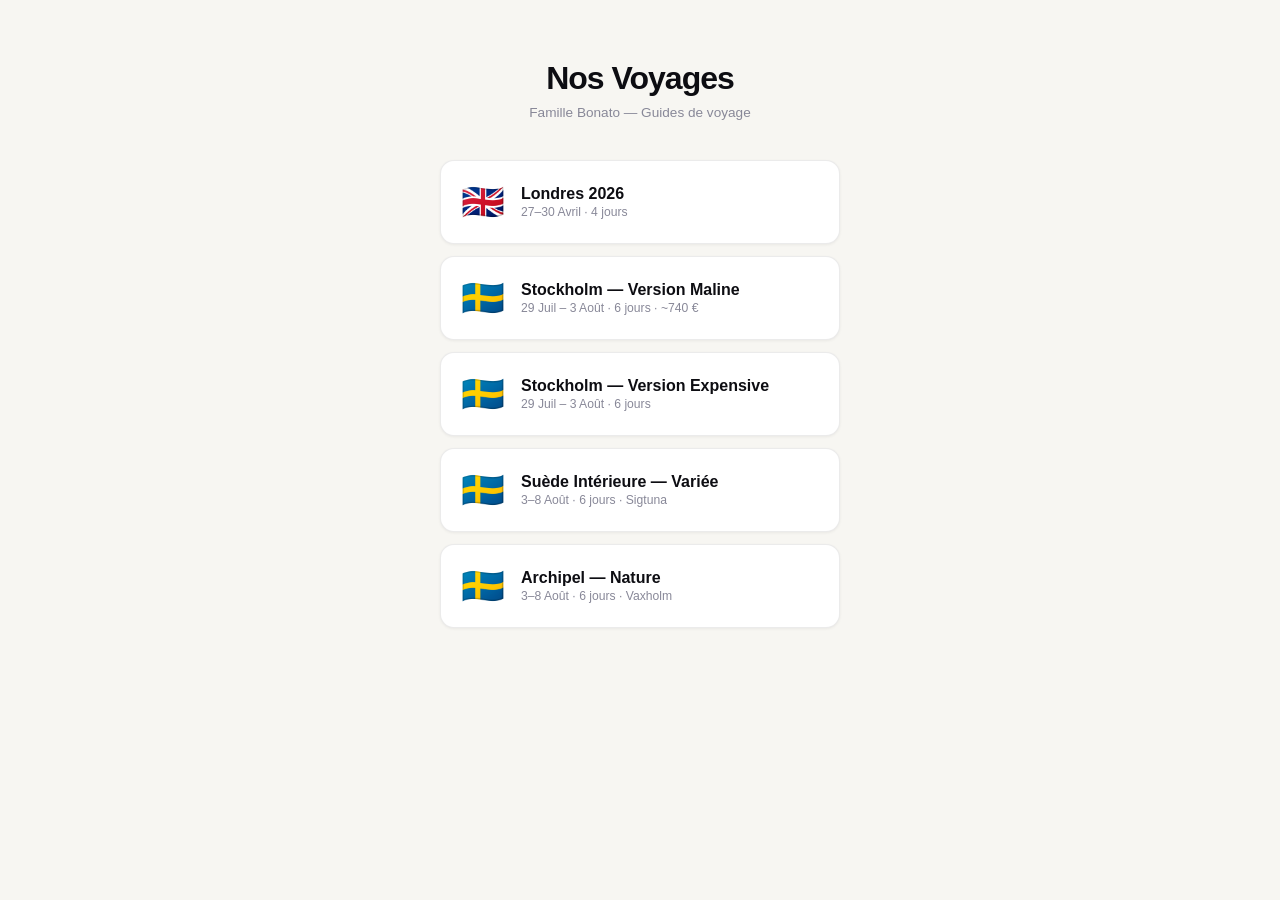
==== index.html @ f9282907 "Initial release: multi-trip travel guide framework Reusable static site framework for family travel " ====
<!DOCTYPE html>
<html lang="fr">
<head>
<meta charset="UTF-8">
<meta name="viewport" content="width=device-width, initial-scale=1.0, maximum-scale=1.0">
<meta name="robots" content="noindex, nofollow">
<title>Voyages — Famille Bonato</title>
<link rel="stylesheet" href="framework/style.css"/>
</head>
<body>
<div class="landing">
  <h1>Nos Voyages</h1>
  <p class="landing-sub">Famille Bonato — Guides de voyage</p>
  <div class="trip-grid">
    <a href="trips/londres-2026/index.html" class="trip-card">
      <span class="trip-flag">🇬🇧</span>
      <div>
        <h2>Londres 2026</h2>
        <p>27–30 Avril · 4 jours</p>
      </div>
    </a>
    <a href="trips/stockholm-2026-budget/index.html" class="trip-card">
      <span class="trip-flag">🇸🇪</span>
      <div>
        <h2>Stockholm — Version Maline</h2>
        <p>29 Juil – 3 Août · 6 jours · ~740 €</p>
      </div>
    </a>
    <a href="trips/stockholm-2026-expensive/index.html" class="trip-card">
      <span class="trip-flag">🇸🇪</span>
      <div>
        <h2>Stockholm — Version Expensive</h2>
        <p>29 Juil – 3 Août · 6 jours</p>
      </div>
    </a>
    <a href="trips/archipel-2026-varie/index.html" class="trip-card">
      <span class="trip-flag">🇸🇪</span>
      <div>
        <h2>Suède Intérieure — Variée</h2>
        <p>3–8 Août · 6 jours · Sigtuna</p>
      </div>
    </a>
    <a href="trips/archipel-2026-nature/index.html" class="trip-card">
      <span class="trip-flag">🇸🇪</span>
      <div>
        <h2>Archipel — Nature</h2>
        <p>3–8 Août · 6 jours · Vaxholm</p>
      </div>
    </a>
  </div>
</div>
</body>
</html>
---- framework/style.css ----
/* ============================================================
   DESIGN SYSTEM — Travel Guide Framework
   ============================================================ */
:root {
  --ink:       #0D0D12;
  --ink-2:     #3A3A4A;
  --ink-3:     #888898;
  --paper:     #F7F6F2;
  --white:     #FFFFFF;
  --border:    rgba(0,0,0,0.08);

  /* Accents per day */
  --amber:     #F59E0B;
  --amber-bg:  #FFFBEB;
  --coral:     #F97316;
  --coral-bg:  #FFF7ED;
  --violet:    #7C3AED;
  --violet-bg: #F5F3FF;
  --teal:      #0D9488;
  --teal-bg:   #F0FDFA;
  --emerald:   #059669;
  --emerald-bg:#ECFDF5;
  --red:       #EF4444;
  --red-bg:    #FEF2F2;
}

*, *::before, *::after { box-sizing: border-box; margin: 0; padding: 0; }

body {
  font-family: -apple-system, BlinkMacSystemFont, 'Segoe UI', 'Helvetica Neue', sans-serif;
  background: var(--paper);
  color: var(--ink);
  -webkit-font-smoothing: antialiased;
  overscroll-behavior: none;
}

/* ============================================================
   HERO
   ============================================================ */
.hero {
  background: var(--ink);
  color: white;
  padding: 32px 20px 28px;
  position: relative;
  overflow: hidden;
}
.hero::before {
  content: '';
  position: absolute; inset: 0;
  pointer-events: none;
}
.hero::after {
  position: absolute; right: -8px; bottom: -4px;
  font-size: 5.5rem; opacity: 0.06; pointer-events: none;
  line-height: 1;
}
.hero-flag { font-size: 2.4rem; line-height: 1; margin-bottom: 12px; }
.hero h1 {
  font-size: 2.2rem; font-weight: 800; letter-spacing: -1.8px; line-height: 1;
  background: linear-gradient(135deg, #fff 0%, rgba(255,255,255,0.8) 100%);
  -webkit-background-clip: text; -webkit-text-fill-color: transparent;
}
.hero-sub { font-size: 0.82rem; color: rgba(255,255,255,0.5); margin-top: 6px; letter-spacing: 0.3px; }
.hero-chips { display: flex; gap: 8px; flex-wrap: wrap; margin-top: 16px; }
.chip {
  background: rgba(255,255,255,0.1);
  border: 1px solid rgba(255,255,255,0.15);
  color: rgba(255,255,255,0.85);
  border-radius: 20px; padding: 5px 12px;
  font-size: 0.72rem; font-weight: 600; backdrop-filter: blur(4px);
}
.chip.highlight {
  background: rgba(245,158,11,0.2);
  border-color: rgba(245,158,11,0.4);
  color: #FCD34D;
}

/* ============================================================
   STICKY NAV TABS
   ============================================================ */
.tabs-wrap {
  background: var(--ink);
  border-bottom: 1px solid rgba(255,255,255,0.07);
  position: sticky; top: 0; z-index: 200;
  overflow-x: auto; white-space: nowrap;
  scrollbar-width: none;
  padding: 8px 8px;
}
.tabs-wrap::-webkit-scrollbar { display: none; }
.tabs { display: flex; gap: 4px; }
.tab {
  flex: 0 0 auto;
  padding: 8px 14px;
  color: rgba(255,255,255,0.45);
  font-size: 0.73rem; font-weight: 700;
  cursor: pointer;
  border-radius: 8px;
  border: none;
  transition: color 0.15s, background 0.15s;
  user-select: none; letter-spacing: 0.3px;
}
.tab.active {
  color: var(--ink);
  background: var(--amber);
}

/* ============================================================
   PAGE SYSTEM — SLIDER
   ============================================================ */
.pages-outer { overflow: hidden; }
.pages-wrap { display: flex; will-change: transform; }
.page { flex: 0 0 100vw; min-width: 0; padding-bottom: 48px; }
.hero { transition: opacity 0.2s; }
.hero.map-mode { opacity: 0; pointer-events: none; height: 0; overflow: hidden; padding: 0; }

/* ============================================================
   DAY BANNER
   ============================================================ */
.day-banner {
  padding: 14px 20px 12px;
  background: var(--white);
  border-bottom: 1px solid var(--border);
}
.day-badge {
  display: inline-flex; align-items: center; gap: 6px;
  font-size: 0.68rem; font-weight: 800; text-transform: uppercase; letter-spacing: 1px;
  border-radius: 6px; padding: 4px 10px; margin-bottom: 10px;
}
.day-banner h2 { font-size: 1.3rem; font-weight: 800; letter-spacing: -0.5px; line-height: 1.15; }
.day-banner p { font-size: 0.82rem; color: var(--ink-3); margin-top: 4px; }

/* Day accent colors */
.accent-amber .day-badge { background: var(--amber-bg); color: var(--amber); }
.accent-coral .day-badge { background: var(--coral-bg); color: var(--coral); }
.accent-violet .day-badge { background: var(--violet-bg); color: var(--violet); }
.accent-teal   .day-badge { background: var(--teal-bg);   color: var(--teal); }
.accent-emerald .day-badge { background: var(--emerald-bg); color: var(--emerald); }

/* ============================================================
   MAP
   ============================================================ */
.map-wrap { height: 200px; width: 100%; border-bottom: 1px solid var(--border); }

/* ============================================================
   SECTION LABEL
   ============================================================ */
.sec-label {
  font-size: 0.65rem; font-weight: 800; text-transform: uppercase; letter-spacing: 1.2px;
  color: var(--ink-3); padding: 14px 20px 8px;
}

/* ============================================================
   TIMELINE
   ============================================================ */
.timeline { padding: 0 20px; }
.tslot {
  display: grid; grid-template-columns: 56px 1px 1fr;
  gap: 0 14px; padding-bottom: 14px;
}
.tslot:last-child { padding-bottom: 0; }
.t-time {
  font-size: 0.68rem; font-weight: 700; color: var(--ink-3);
  text-align: right; padding-top: 3px; line-height: 1.3;
  letter-spacing: 0.2px;
}
.t-line {
  background: var(--border); border-radius: 1px; position: relative;
}
.t-line::before {
  content: '';
  position: absolute; top: 5px; left: 50%; transform: translateX(-50%);
  width: 8px; height: 8px; border-radius: 50%;
  border: 2px solid var(--white);
  box-shadow: 0 0 0 2px currentColor;
}
.accent-amber  .t-line::before { color: var(--amber); }
.accent-coral  .t-line::before { color: var(--coral); }
.accent-violet .t-line::before { color: var(--violet); }
.accent-teal   .t-line::before { color: var(--teal); }
.accent-emerald .t-line::before { color: var(--emerald); }

.t-body { padding-top: 0; }
.t-title {
  font-size: 0.93rem; font-weight: 700; color: var(--ink);
  line-height: 1.2; margin-bottom: 6px;
}
.t-items { list-style: none; }
.t-items li {
  font-size: 0.8rem; color: var(--ink-2); line-height: 1.55;
  padding: 1px 0 1px 16px; position: relative;
}
.t-items li::before {
  content: '·'; position: absolute; left: 4px;
  color: var(--ink-3); font-size: 1rem; line-height: 1.2;
}
.t-items li.sub {
  padding-left: 28px; color: var(--ink-3); font-size: 0.76rem;
}
.t-items li.sub::before { content: '↳'; left: 14px; font-size: 0.7rem; line-height: 1.55; }
.t-items li.warn { color: var(--red); }
.t-items li.warn::before { content: '!'; left: 5px; color: var(--red); font-weight: 900; font-size: 0.75rem; }
.t-items li.tip { color: var(--emerald); }
.t-items li.tip::before { content: '✦'; left: 3px; color: var(--emerald); font-size: 0.55rem; top: 5px; }
strong, b { color: var(--ink); font-weight: 700; }

/* ============================================================
   CARDS
   ============================================================ */
.cards { padding: 0 16px; display: flex; flex-direction: column; gap: 8px; }
.card {
  background: var(--white);
  border-radius: 14px;
  padding: 11px 14px;
  box-shadow: 0 1px 3px rgba(0,0,0,0.06), 0 1px 2px rgba(0,0,0,0.04);
  border: 1px solid var(--border);
  position: relative; overflow: hidden;
}
.card::before {
  content: '';
  position: absolute; left: 0; top: 0; bottom: 0; width: 3px;
  background: var(--amber);
  border-radius: 0;
}
.card.coral::before  { background: var(--coral); }
.card.violet::before { background: var(--violet); }
.card.teal::before   { background: var(--teal); }
.card.emerald::before { background: var(--emerald); }
.card.neutral::before { background: var(--border); }

.card-top { display: flex; gap: 10px; align-items: flex-start; }
.card-emoji { font-size: 1.3rem; line-height: 1; flex: 0 0 auto; margin-top: 1px; }
.card-info { flex: 1; min-width: 0; }
.card-name { font-size: 0.9rem; font-weight: 700; color: var(--ink); line-height: 1.2; }
.card-name-link { color: inherit; text-decoration: none; border-bottom: 1.5px solid rgba(0,0,0,0.18); }
.card-name-link:active { opacity: 0.6; }
.place-ref {
  display: inline-flex; align-items: center;
  background: var(--paper); border: 1px solid var(--border);
  color: var(--ink-3); border-radius: 4px;
  padding: 1px 5px; font-size: 0.6rem; font-weight: 800;
  text-decoration: none; margin-left: 5px; vertical-align: middle;
  cursor: pointer; white-space: nowrap;
}
.place-ref:active { background: var(--border); }
.card-addr { font-size: 0.72rem; color: var(--ink-3); margin-top: 1px; white-space: nowrap; overflow: hidden; text-overflow: ellipsis; }
.card-price {
  font-size: 0.75rem; font-weight: 800; color: var(--amber);
  background: var(--amber-bg); border-radius: 6px; padding: 2px 7px;
  flex: 0 0 auto; align-self: center;
}
.card-body { font-size: 0.79rem; color: var(--ink-2); margin-top: 8px; line-height: 1.55; }
.card-verdict {
  margin-top: 6px; font-size: 0.76rem; color: var(--emerald); font-weight: 600;
  display: flex; align-items: flex-start; gap: 5px;
}
.card-verdict::before { content: '✦'; font-size: 0.6rem; margin-top: 3px; flex: 0 0 auto; }
.card-cta {
  display: inline-flex; align-items: center; gap: 4px; margin-top: 8px;
  color: var(--ink); background: var(--paper); border: 1px solid var(--border);
  border-radius: 8px; padding: 5px 10px; font-size: 0.72rem; font-weight: 700;
  text-decoration: none; transition: background 0.15s;
}
.card-cta:active { background: var(--border); }
.cta-group { display: flex; gap: 6px; flex-wrap: wrap; margin-top: 8px; }
.cta-group .card-cta { margin-top: 0; font-size: 0.68rem; padding: 4px 9px; }

/* ── MAP TOGGLE BUTTONS ── */
.map-toggles {
  position: absolute; bottom: 20px; left: 50%; transform: translateX(-50%);
  z-index: 1000; display: flex; flex-direction: column; gap: 7px; align-items: center;
  background: rgba(13,13,18,0.9); backdrop-filter: blur(12px);
  border-radius: 20px; padding: 10px 14px;
  border: 1px solid rgba(255,255,255,0.1);
}
.tog-row { display: flex; gap: 6px; align-items: center; }
.tog-sep { width: 100%; height: 1px; background: rgba(255,255,255,0.1); }
.tog {
  display: flex; align-items: center; gap: 4px;
  background: none; border: 1px solid rgba(255,255,255,0.2);
  border-radius: 14px; padding: 5px 11px;
  color: rgba(255,255,255,0.85); font-size: 0.68rem; font-weight: 700;
  cursor: pointer; transition: opacity 0.15s, background 0.15s, transform 0.1s;
  -webkit-tap-highlight-color: transparent; white-space: nowrap;
}
.tog .dot { width: 8px; height: 8px; border-radius: 50%; display: inline-block; }
.tog.off { opacity: 0.28; }
.tog.person-active { background: rgba(255,255,255,0.18); border-color: rgba(255,255,255,0.4); }
.tog:active { transform: scale(0.92); }

/* ── MAP POPUP ── */
.mp { font-family: -apple-system, BlinkMacSystemFont, sans-serif; min-width: 160px; }
.mp-name { font-weight: 800; font-size: 13px; color: #0D0D12; margin-bottom: 8px; line-height: 1.3; }
.mp-links { display: flex; gap: 5px; }
.mp-btn {
  flex: 1; text-align: center; padding: 5px 4px;
  background: #F7F6F2; border: 1px solid rgba(0,0,0,0.1);
  border-radius: 8px; font-size: 11px; font-weight: 700;
  color: #0D0D12; text-decoration: none; display: block;
}
.mp-btn:active { background: #e8e7e3; }

/* ============================================================
   INFO BOXES
   ============================================================ */
.infobox {
  margin: 0 16px; padding: 14px 16px;
  border-radius: 12px;
  border: 1px solid var(--border);
}
.infobox.amber  { background: var(--amber-bg);   border-color: rgba(245,158,11,0.25); }
.infobox.coral  { background: var(--coral-bg);   border-color: rgba(249,115,22,0.25); }
.infobox.red    { background: var(--red-bg);     border-color: rgba(239,68,68,0.25); }
.infobox.green  { background: var(--emerald-bg); border-color: rgba(5,150,105,0.25); }
.infobox.violet { background: var(--violet-bg);  border-color: rgba(124,58,237,0.2); }
.infobox.teal   { background: var(--teal-bg);    border-color: rgba(13,148,136,0.25); }

.infobox-title {
  font-size: 0.78rem; font-weight: 800; margin-bottom: 8px;
  display: flex; align-items: center; gap: 6px;
}
.infobox.amber  .infobox-title { color: #B45309; }
.infobox.coral  .infobox-title { color: var(--coral); }
.infobox.red    .infobox-title { color: var(--red); }
.infobox.green  .infobox-title { color: var(--emerald); }
.infobox.violet .infobox-title { color: var(--violet); }
.infobox.teal   .infobox-title { color: var(--teal); }

.infobox ul { list-style: none; }
.infobox ul li {
  font-size: 0.79rem; line-height: 1.55; color: var(--ink-2);
  padding: 2px 0 2px 16px; position: relative;
}
.infobox ul li::before {
  content: '·'; position: absolute; left: 4px; color: var(--ink-3);
  font-size: 1.2rem; line-height: 1;
}

/* ============================================================
   ZONE FILTER TABS
   ============================================================ */
.filter-wrap {
  padding: 12px 16px 4px;
  overflow-x: auto; white-space: nowrap;
  scrollbar-width: none; display: flex; gap: 8px;
}
.filter-wrap::-webkit-scrollbar { display: none; }
.filter-btn {
  flex: 0 0 auto; padding: 6px 14px;
  border-radius: 20px; font-size: 0.74rem; font-weight: 700;
  cursor: pointer; border: 1.5px solid var(--border);
  background: var(--white); color: var(--ink-3); transition: all 0.15s;
  user-select: none;
}
.filter-btn.active {
  background: var(--ink); color: white; border-color: var(--ink);
}
.zone-pane { display: none; }
.zone-pane.active { display: block; }

/* ============================================================
   BUDGET TABLE
   ============================================================ */
.btable { width: 100%; border-collapse: collapse; font-size: 0.79rem; }
.btable th {
  background: var(--ink); color: white;
  padding: 8px 12px; text-align: left; font-size: 0.7rem;
  font-weight: 700; text-transform: uppercase; letter-spacing: 0.5px;
}
.btable th:first-child { border-radius: 10px 0 0 0; }
.btable th:last-child  { border-radius: 0 10px 0 0; }
.btable td { padding: 8px 12px; border-bottom: 1px solid var(--border); color: var(--ink-2); }
.btable tr:nth-child(even) td { background: rgba(0,0,0,0.02); }
.btable .num { font-weight: 700; color: var(--ink); }
.btable tfoot td {
  background: var(--amber-bg) !important;
  font-weight: 800; color: var(--ink); font-size: 0.85rem;
  border-radius: 0 0 10px 10px;
}

/* ============================================================
   RAIN CARDS
   ============================================================ */
.rain-grid { padding: 0 16px; display: flex; flex-direction: column; gap: 10px; }
.rain-card {
  background: var(--white); border-radius: 12px; padding: 14px 16px;
  border: 1px solid var(--border); display: flex; flex-direction: column; gap: 4px;
}
.rain-if { font-size: 0.68rem; font-weight: 800; text-transform: uppercase; letter-spacing: 0.8px; color: var(--ink-3); }
.rain-then { font-size: 0.82rem; color: var(--ink); line-height: 1.5; }

/* ============================================================
   SWIPE HINT
   ============================================================ */
.swipe-hint {
  display: flex; align-items: center; justify-content: center;
  gap: 6px; padding: 10px 20px;
  font-size: 0.68rem; color: var(--ink-3); font-weight: 600;
  letter-spacing: 0.3px;
}

/* ============================================================
   UTILITY
   ============================================================ */
.spacer { height: 1px; background: var(--border); margin: 16px 0; }
.divider { height: 8px; background: var(--paper); border-top: 1px solid var(--border); border-bottom: 1px solid var(--border); margin: 20px 0 0; }

/* ============================================================
   APPS GRID
   ============================================================ */
.apps-grid { display: grid; grid-template-columns: 1fr 1fr; gap: 10px; padding: 0 16px; }
.app-card {
  background: var(--white); border-radius: 14px; padding: 14px;
  border: 1px solid var(--border); display: flex; flex-direction: column; gap: 6px;
}
.app-icon { font-size: 1.6rem; line-height: 1; }
.app-name { font-size: 0.82rem; font-weight: 800; color: var(--ink); }
.app-desc { font-size: 0.73rem; color: var(--ink-3); line-height: 1.45; }
.app-tag {
  display: inline-block; border-radius: 5px; padding: 2px 7px;
  font-size: 0.65rem; font-weight: 700;
}
.app-tag.must { background: var(--amber-bg); color: #B45309; }
.app-tag.nice { background: var(--teal-bg); color: var(--teal); }

/* Wife picks */
.wife-tag {
  display: inline-flex; align-items: center; gap: 4px;
  background: #FFF0F6; border: 1px solid rgba(236,72,153,0.3);
  color: #BE185D; border-radius: 5px; padding: 2px 8px;
  font-size: 0.64rem; font-weight: 700; letter-spacing: 0.2px;
}
.card-warn-note {
  margin-top: 5px; font-size: 0.76rem; color: var(--red); font-weight: 600;
  display: flex; align-items: flex-start; gap: 4px;
}
.card-warn-note::before { content: '⚠'; font-size: 0.7rem; margin-top: 2px; }
.card.pink::before { background: #EC4899; }

/* ============================================================
   LANDING PAGE
   ============================================================ */
.landing { min-height: 100dvh; display: flex; flex-direction: column; align-items: center; padding: 60px 20px; }
.landing h1 { font-size: 2rem; font-weight: 800; letter-spacing: -1px; margin-bottom: 8px; }
.landing-sub { font-size: 0.85rem; color: var(--ink-3); margin-bottom: 40px; }
.trip-grid { display: flex; flex-direction: column; gap: 12px; width: 100%; max-width: 400px; }
.trip-card {
  display: flex; align-items: center; gap: 16px;
  background: var(--white); border-radius: 14px; padding: 20px;
  border: 1px solid var(--border);
  box-shadow: 0 1px 3px rgba(0,0,0,0.06);
  text-decoration: none; color: var(--ink);
  transition: box-shadow 0.15s, transform 0.1s;
}
.trip-card:active { transform: scale(0.98); }
.trip-flag { font-size: 2.2rem; }
.trip-card h2 { font-size: 1rem; font-weight: 800; }
.trip-card p { font-size: 0.76rem; color: var(--ink-3); margin-top: 2px; }
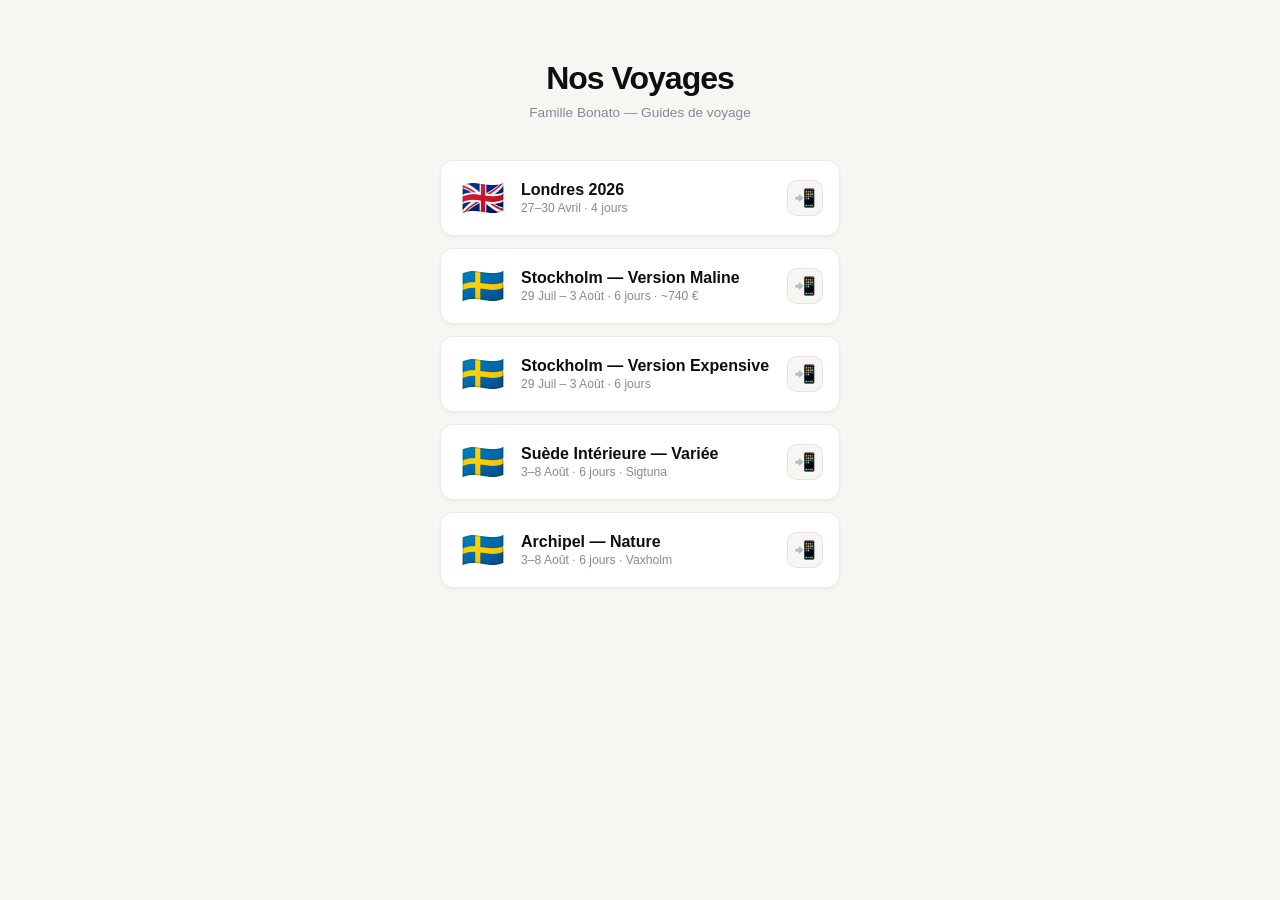
==== commit a4a6844e: "Remove noindex, add iOS Add-to-Home-Screen support - Remove noindex/nofollow meta from all pages - A" ====
--- a/index.html
+++ b/index.html
@@ -3,51 +3,151 @@
 <head>
 <meta charset="UTF-8">
 <meta name="viewport" content="width=device-width, initial-scale=1.0, maximum-scale=1.0">
-<meta name="robots" content="noindex, nofollow">
 <title>Voyages — Famille Bonato</title>
+<meta name="apple-mobile-web-app-capable" content="yes">
+<meta name="apple-mobile-web-app-status-bar-style" content="black-translucent">
 <link rel="stylesheet" href="framework/style.css"/>
+<style>
+  .trip-card { position: relative; }
+  .trip-card-content { display: flex; align-items: center; gap: 16px; flex: 1; min-width: 0; }
+  .a2hs-btn {
+    flex: 0 0 auto; width: 36px; height: 36px;
+    display: flex; align-items: center; justify-content: center;
+    background: var(--paper); border: 1.5px solid var(--border);
+    border-radius: 10px; font-size: 1.1rem; cursor: pointer;
+    transition: background 0.15s, transform 0.1s;
+    -webkit-tap-highlight-color: transparent;
+    text-decoration: none;
+  }
+  .a2hs-btn:active { transform: scale(0.9); background: var(--border); }
+
+  /* Modal overlay */
+  .a2hs-modal {
+    display: none; position: fixed; inset: 0; z-index: 9999;
+    background: rgba(0,0,0,0.55); backdrop-filter: blur(4px);
+    align-items: flex-end; justify-content: center;
+  }
+  .a2hs-modal.open { display: flex; }
+  .a2hs-sheet {
+    background: var(--white); border-radius: 20px 20px 0 0;
+    padding: 28px 24px 40px; width: 100%; max-width: 420px;
+    animation: slideUp 0.3s ease-out;
+  }
+  @keyframes slideUp { from { transform: translateY(100%); } to { transform: translateY(0); } }
+  .a2hs-sheet h3 { font-size: 1.1rem; font-weight: 800; margin-bottom: 20px; text-align: center; }
+  .a2hs-step {
+    display: flex; align-items: flex-start; gap: 14px;
+    padding: 12px 0; border-bottom: 1px solid var(--border);
+  }
+  .a2hs-step:last-child { border-bottom: none; }
+  .a2hs-num {
+    flex: 0 0 28px; height: 28px; border-radius: 50%;
+    background: var(--ink); color: white;
+    display: flex; align-items: center; justify-content: center;
+    font-size: 0.75rem; font-weight: 800;
+  }
+  .a2hs-step p { font-size: 0.85rem; color: var(--ink-2); line-height: 1.5; padding-top: 3px; }
+  .a2hs-step .ios-icon {
+    display: inline-block; width: 22px; height: 22px; vertical-align: middle;
+    background: var(--paper); border: 1px solid var(--border); border-radius: 5px;
+    text-align: center; line-height: 22px; font-size: 14px;
+  }
+  .a2hs-close {
+    display: block; width: 100%; margin-top: 16px; padding: 14px;
+    background: var(--ink); color: white; border: none; border-radius: 12px;
+    font-size: 0.9rem; font-weight: 700; cursor: pointer;
+  }
+  .a2hs-close:active { opacity: 0.8; }
+</style>
 </head>
 <body>
 <div class="landing">
   <h1>Nos Voyages</h1>
   <p class="landing-sub">Famille Bonato — Guides de voyage</p>
   <div class="trip-grid">
-    <a href="trips/londres-2026/index.html" class="trip-card">
-      <span class="trip-flag">🇬🇧</span>
-      <div>
-        <h2>Londres 2026</h2>
-        <p>27–30 Avril · 4 jours</p>
-      </div>
-    </a>
-    <a href="trips/stockholm-2026-budget/index.html" class="trip-card">
-      <span class="trip-flag">🇸🇪</span>
-      <div>
-        <h2>Stockholm — Version Maline</h2>
-        <p>29 Juil – 3 Août · 6 jours · ~740 €</p>
-      </div>
-    </a>
-    <a href="trips/stockholm-2026-expensive/index.html" class="trip-card">
-      <span class="trip-flag">🇸🇪</span>
-      <div>
-        <h2>Stockholm — Version Expensive</h2>
-        <p>29 Juil – 3 Août · 6 jours</p>
-      </div>
-    </a>
-    <a href="trips/archipel-2026-varie/index.html" class="trip-card">
-      <span class="trip-flag">🇸🇪</span>
-      <div>
-        <h2>Suède Intérieure — Variée</h2>
-        <p>3–8 Août · 6 jours · Sigtuna</p>
-      </div>
-    </a>
-    <a href="trips/archipel-2026-nature/index.html" class="trip-card">
-      <span class="trip-flag">🇸🇪</span>
-      <div>
-        <h2>Archipel — Nature</h2>
-        <p>3–8 Août · 6 jours · Vaxholm</p>
-      </div>
-    </a>
+    <div class="trip-card">
+      <a href="trips/londres-2026/index.html" class="trip-card-content">
+        <span class="trip-flag">🇬🇧</span>
+        <div>
+          <h2>Londres 2026</h2>
+          <p>27–30 Avril · 4 jours</p>
+        </div>
+      </a>
+      <button class="a2hs-btn" onclick="event.stopPropagation();showA2HS('Londres 2026','trips/londres-2026/index.html')">📲</button>
+    </div>
+    <div class="trip-card">
+      <a href="trips/stockholm-2026-budget/index.html" class="trip-card-content">
+        <span class="trip-flag">🇸🇪</span>
+        <div>
+          <h2>Stockholm — Version Maline</h2>
+          <p>29 Juil – 3 Août · 6 jours · ~740 €</p>
+        </div>
+      </a>
+      <button class="a2hs-btn" onclick="event.stopPropagation();showA2HS('Stockholm Maline','trips/stockholm-2026-budget/index.html')">📲</button>
+    </div>
+    <div class="trip-card">
+      <a href="trips/stockholm-2026-expensive/index.html" class="trip-card-content">
+        <span class="trip-flag">🇸🇪</span>
+        <div>
+          <h2>Stockholm — Version Expensive</h2>
+          <p>29 Juil – 3 Août · 6 jours</p>
+        </div>
+      </a>
+      <button class="a2hs-btn" onclick="event.stopPropagation();showA2HS('Stockholm Full','trips/stockholm-2026-expensive/index.html')">📲</button>
+    </div>
+    <div class="trip-card">
+      <a href="trips/archipel-2026-varie/index.html" class="trip-card-content">
+        <span class="trip-flag">🇸🇪</span>
+        <div>
+          <h2>Suède Intérieure — Variée</h2>
+          <p>3–8 Août · 6 jours · Sigtuna</p>
+        </div>
+      </a>
+      <button class="a2hs-btn" onclick="event.stopPropagation();showA2HS('Suède Variée','trips/archipel-2026-varie/index.html')">📲</button>
+    </div>
+    <div class="trip-card">
+      <a href="trips/archipel-2026-nature/index.html" class="trip-card-content">
+        <span class="trip-flag">🇸🇪</span>
+        <div>
+          <h2>Archipel — Nature</h2>
+          <p>3–8 Août · 6 jours · Vaxholm</p>
+        </div>
+      </a>
+      <button class="a2hs-btn" onclick="event.stopPropagation();showA2HS('Archipel Nature','trips/archipel-2026-nature/index.html')">📲</button>
+    </div>
   </div>
 </div>
+
+<!-- Add to Home Screen modal -->
+<div class="a2hs-modal" id="a2hs-modal" onclick="closeA2HS()">
+  <div class="a2hs-sheet" onclick="event.stopPropagation()">
+    <h3 id="a2hs-title">Ajouter à l'écran d'accueil</h3>
+    <div class="a2hs-step">
+      <div class="a2hs-num">1</div>
+      <p>Ouvrir d'abord le guide :<br><a id="a2hs-link" href="#" style="color:var(--amber);font-weight:700">Ouvrir le guide</a></p>
+    </div>
+    <div class="a2hs-step">
+      <div class="a2hs-num">2</div>
+      <p>Appuyer sur <span class="ios-icon">&#xFEFF;<svg width="14" height="14" viewBox="0 0 24 24" fill="none" stroke="currentColor" stroke-width="2.5" stroke-linecap="round" stroke-linejoin="round"><path d="M4 12v8a2 2 0 002 2h12a2 2 0 002-2v-8"/><polyline points="16 6 12 2 8 6"/><line x1="12" y1="2" x2="12" y2="15"/></svg></span> (partager) en bas de Safari</p>
+    </div>
+    <div class="a2hs-step">
+      <div class="a2hs-num">3</div>
+      <p>Faire défiler et appuyer sur<br><b>« Sur l'écran d'accueil »</b></p>
+    </div>
+    <button class="a2hs-close" onclick="closeA2HS()">Compris !</button>
+  </div>
+</div>
+
+<script>
+function showA2HS(name, url) {
+  document.getElementById('a2hs-title').textContent = name;
+  document.getElementById('a2hs-link').href = url;
+  document.getElementById('a2hs-link').textContent = 'Ouvrir ' + name;
+  document.getElementById('a2hs-modal').classList.add('open');
+}
+function closeA2HS() {
+  document.getElementById('a2hs-modal').classList.remove('open');
+}
+</script>
 </body>
 </html>
--- a/framework/style.css
+++ b/framework/style.css
@@ -444,14 +444,17 @@
 .landing-sub { font-size: 0.85rem; color: var(--ink-3); margin-bottom: 40px; }
 .trip-grid { display: flex; flex-direction: column; gap: 12px; width: 100%; max-width: 400px; }
 .trip-card {
-  display: flex; align-items: center; gap: 16px;
-  background: var(--white); border-radius: 14px; padding: 20px;
+  display: flex; align-items: center; gap: 12px;
+  background: var(--white); border-radius: 14px; padding: 16px 16px 16px 20px;
   border: 1px solid var(--border);
   box-shadow: 0 1px 3px rgba(0,0,0,0.06);
-  text-decoration: none; color: var(--ink);
-  transition: box-shadow 0.15s, transform 0.1s;
-}
-.trip-card:active { transform: scale(0.98); }
+  color: var(--ink);
+}
+.trip-card-content {
+  display: flex; align-items: center; gap: 16px;
+  flex: 1; min-width: 0; text-decoration: none; color: inherit;
+}
+.trip-card-content:active { opacity: 0.7; }
 .trip-flag { font-size: 2.2rem; }
 .trip-card h2 { font-size: 1rem; font-weight: 800; }
 .trip-card p { font-size: 0.76rem; color: var(--ink-3); margin-top: 2px; }
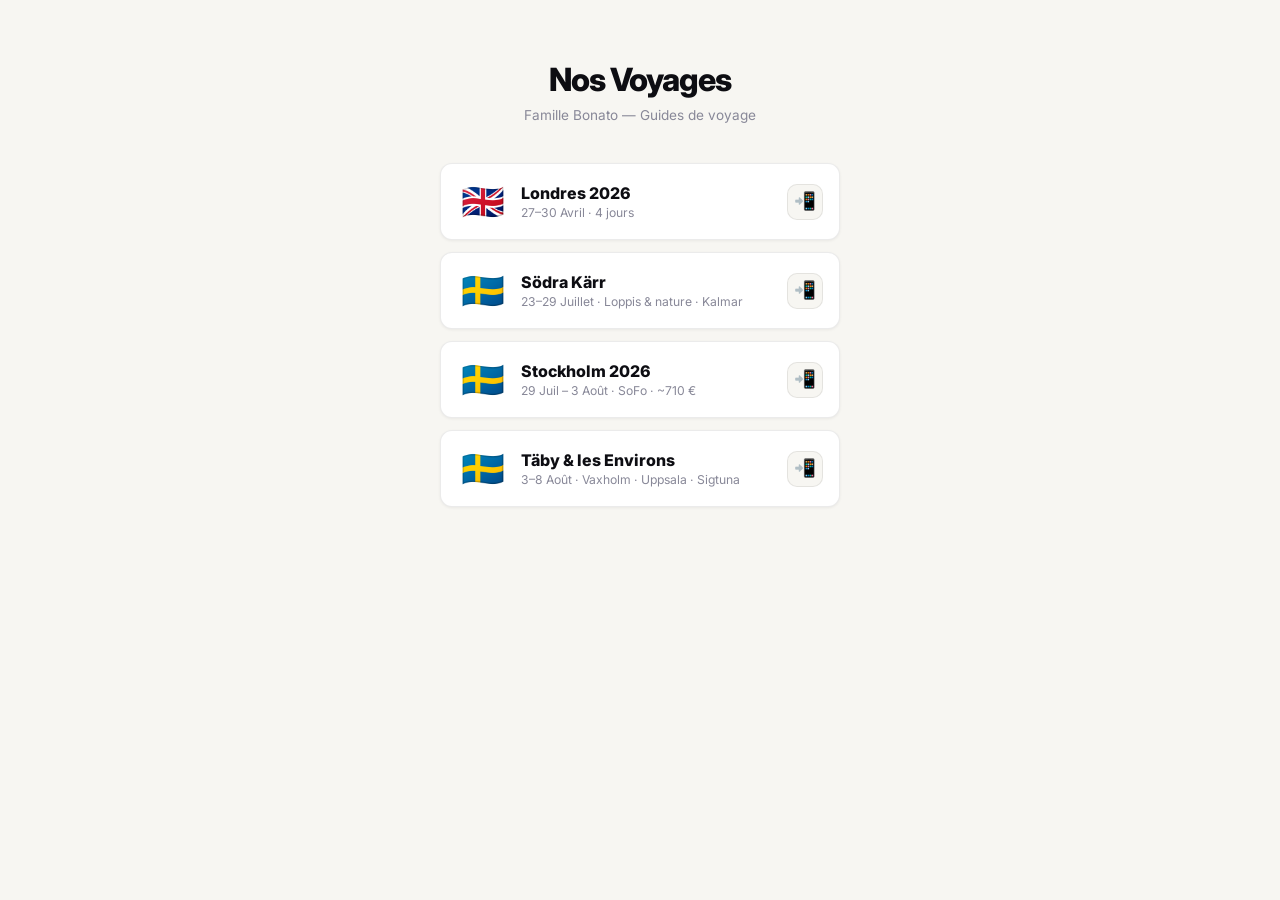
==== commit 9c4d1699: "Suède 2026 : consolidation des guides autour des logements réservés - Stockholm : Airbnb réel (Åsöga" ====
--- a/index.html
+++ b/index.html
@@ -3,6 +3,7 @@
 <head>
 <meta charset="UTF-8">
 <meta name="viewport" content="width=device-width, initial-scale=1.0, maximum-scale=1.0">
+<meta name="robots" content="noindex, nofollow">
 <title>Voyages — Famille Bonato</title>
 <meta name="apple-mobile-web-app-capable" content="yes">
 <meta name="apple-mobile-web-app-status-bar-style" content="black-translucent">
@@ -76,44 +77,34 @@
       <button class="a2hs-btn" onclick="event.stopPropagation();showA2HS('Londres 2026','trips/londres-2026/index.html')">📲</button>
     </div>
     <div class="trip-card">
+      <a href="trips/sodra-karr-2026/index.html" class="trip-card-content">
+        <span class="trip-flag">🇸🇪</span>
+        <div>
+          <h2>Södra Kärr</h2>
+          <p>23–29 Juillet · Loppis & nature · Kalmar</p>
+        </div>
+      </a>
+      <button class="a2hs-btn" onclick="event.stopPropagation();showA2HS('Södra Kärr','trips/sodra-karr-2026/index.html')">📲</button>
+    </div>
+    <div class="trip-card">
       <a href="trips/stockholm-2026-budget/index.html" class="trip-card-content">
         <span class="trip-flag">🇸🇪</span>
         <div>
-          <h2>Stockholm — Version Maline</h2>
-          <p>29 Juil – 3 Août · 6 jours · ~740 €</p>
+          <h2>Stockholm 2026</h2>
+          <p>29 Juil – 3 Août · SoFo · ~710 €</p>
         </div>
       </a>
-      <button class="a2hs-btn" onclick="event.stopPropagation();showA2HS('Stockholm Maline','trips/stockholm-2026-budget/index.html')">📲</button>
+      <button class="a2hs-btn" onclick="event.stopPropagation();showA2HS('Stockholm 2026','trips/stockholm-2026-budget/index.html')">📲</button>
     </div>
     <div class="trip-card">
-      <a href="trips/stockholm-2026-expensive/index.html" class="trip-card-content">
+      <a href="trips/taby-2026/index.html" class="trip-card-content">
         <span class="trip-flag">🇸🇪</span>
         <div>
-          <h2>Stockholm — Version Expensive</h2>
-          <p>29 Juil – 3 Août · 6 jours</p>
+          <h2>Täby & les Environs</h2>
+          <p>3–8 Août · Vaxholm · Uppsala · Sigtuna</p>
         </div>
       </a>
-      <button class="a2hs-btn" onclick="event.stopPropagation();showA2HS('Stockholm Full','trips/stockholm-2026-expensive/index.html')">📲</button>
-    </div>
-    <div class="trip-card">
-      <a href="trips/archipel-2026-varie/index.html" class="trip-card-content">
-        <span class="trip-flag">🇸🇪</span>
-        <div>
-          <h2>Suède Intérieure — Variée</h2>
-          <p>3–8 Août · 6 jours · Sigtuna</p>
-        </div>
-      </a>
-      <button class="a2hs-btn" onclick="event.stopPropagation();showA2HS('Suède Variée','trips/archipel-2026-varie/index.html')">📲</button>
-    </div>
-    <div class="trip-card">
-      <a href="trips/archipel-2026-nature/index.html" class="trip-card-content">
-        <span class="trip-flag">🇸🇪</span>
-        <div>
-          <h2>Archipel — Nature</h2>
-          <p>3–8 Août · 6 jours · Vaxholm</p>
-        </div>
-      </a>
-      <button class="a2hs-btn" onclick="event.stopPropagation();showA2HS('Archipel Nature','trips/archipel-2026-nature/index.html')">📲</button>
+      <button class="a2hs-btn" onclick="event.stopPropagation();showA2HS('Täby','trips/taby-2026/index.html')">📲</button>
     </div>
   </div>
 </div>
--- a/framework/style.css
+++ b/framework/style.css
@@ -1,6 +1,8 @@
 /* ============================================================
-   DESIGN SYSTEM — Travel Guide Framework
-   ============================================================ */
+   DESIGN SYSTEM — Travel Guide Framework (Brut Edition)
+   ============================================================ */
+@import url('https://fonts.googleapis.com/css2?family=Inter:wght@400;600;700;800;900&display=swap');
+
 :root {
   --ink:       #0D0D12;
   --ink-2:     #3A3A4A;
@@ -27,7 +29,7 @@
 *, *::before, *::after { box-sizing: border-box; margin: 0; padding: 0; }
 
 body {
-  font-family: -apple-system, BlinkMacSystemFont, 'Segoe UI', 'Helvetica Neue', sans-serif;
+  font-family: 'Inter', -apple-system, BlinkMacSystemFont, 'Segoe UI', sans-serif;
   background: var(--paper);
   color: var(--ink);
   -webkit-font-smoothing: antialiased;
@@ -35,48 +37,38 @@
 }
 
 /* ============================================================
-   HERO
+   HERO — Brut
    ============================================================ */
 .hero {
   background: var(--ink);
   color: white;
-  padding: 32px 20px 28px;
-  position: relative;
-  overflow: hidden;
-}
-.hero::before {
-  content: '';
-  position: absolute; inset: 0;
-  pointer-events: none;
-}
-.hero::after {
-  position: absolute; right: -8px; bottom: -4px;
-  font-size: 5.5rem; opacity: 0.06; pointer-events: none;
-  line-height: 1;
-}
-.hero-flag { font-size: 2.4rem; line-height: 1; margin-bottom: 12px; }
+  padding: 24px 20px 20px;
+  display: flex; flex-direction: column; gap: 14px;
+}
+.hero-top {
+  display: flex; align-items: flex-end; justify-content: space-between;
+}
 .hero h1 {
-  font-size: 2.2rem; font-weight: 800; letter-spacing: -1.8px; line-height: 1;
-  background: linear-gradient(135deg, #fff 0%, rgba(255,255,255,0.8) 100%);
-  -webkit-background-clip: text; -webkit-text-fill-color: transparent;
-}
-.hero-sub { font-size: 0.82rem; color: rgba(255,255,255,0.5); margin-top: 6px; letter-spacing: 0.3px; }
-.hero-chips { display: flex; gap: 8px; flex-wrap: wrap; margin-top: 16px; }
-.chip {
-  background: rgba(255,255,255,0.1);
-  border: 1px solid rgba(255,255,255,0.15);
-  color: rgba(255,255,255,0.85);
-  border-radius: 20px; padding: 5px 12px;
-  font-size: 0.72rem; font-weight: 600; backdrop-filter: blur(4px);
-}
-.chip.highlight {
-  background: rgba(245,158,11,0.2);
-  border-color: rgba(245,158,11,0.4);
-  color: #FCD34D;
-}
-
-/* ============================================================
-   STICKY NAV TABS
+  font-size: 3.5rem; font-weight: 900; letter-spacing: -3.5px; line-height: 0.92;
+  color: #fff; text-transform: uppercase;
+}
+.hero-meta {
+  display: flex; flex-direction: column; align-items: flex-end; gap: 3px;
+  padding-bottom: 4px;
+}
+.hero-meta span {
+  font-size: 0.625rem; font-weight: 700; color: rgba(255,255,255,0.35);
+  letter-spacing: 0.3px;
+}
+.hero-sub { font-size: 0.875rem; font-weight: 600; color: #fff; letter-spacing: 0.5px; }
+/* Legacy — hidden in brut */
+.hero-flag { display: none; }
+.hero-chips { display: none; }
+.chip { display: none; }
+.hero::before, .hero::after { display: none; }
+
+/* ============================================================
+   STICKY NAV TABS — Brut
    ============================================================ */
 .tabs-wrap {
   background: var(--ink);
@@ -84,20 +76,22 @@
   position: sticky; top: 0; z-index: 200;
   overflow-x: auto; white-space: nowrap;
   scrollbar-width: none;
-  padding: 8px 8px;
+  padding: 10px 20px;
 }
 .tabs-wrap::-webkit-scrollbar { display: none; }
-.tabs { display: flex; gap: 4px; }
+.tabs { display: flex; gap: 0; }
 .tab {
   flex: 0 0 auto;
-  padding: 8px 14px;
-  color: rgba(255,255,255,0.45);
-  font-size: 0.73rem; font-weight: 700;
+  padding: 6px 10px;
+  color: rgba(255,255,255,0.3);
+  font-size: 0.625rem; font-weight: 800;
   cursor: pointer;
-  border-radius: 8px;
+  border-radius: 4px;
   border: none;
   transition: color 0.15s, background 0.15s;
-  user-select: none; letter-spacing: 0.3px;
+  user-select: none; letter-spacing: 1px;
+  text-transform: uppercase;
+  -webkit-tap-highlight-color: transparent;
 }
 .tab.active {
   color: var(--ink);
@@ -111,96 +105,133 @@
 .pages-wrap { display: flex; will-change: transform; }
 .page { flex: 0 0 100vw; min-width: 0; padding-bottom: 48px; }
 .hero { transition: opacity 0.2s; }
-.hero.map-mode { opacity: 0; pointer-events: none; height: 0; overflow: hidden; padding: 0; }
-
-/* ============================================================
-   DAY BANNER
+.hero.map-mode { opacity: 0; pointer-events: none; height: 0; overflow: hidden; padding: 0; margin: 0; }
+
+/* Fullmap mode — lock body scroll, map fills viewport */
+body.fullmap-mode { overflow: hidden; position: fixed; width: 100%; height: 100%; }
+body.fullmap-mode .pages-outer { overflow: visible; }
+body.fullmap-mode .page { overflow: hidden; }
+
+/* ============================================================
+   VIEW TRANSITIONS
+   ============================================================ */
+::view-transition-old(root) {
+  animation: 0.2s ease-out both vt-fade-out;
+}
+::view-transition-new(root) {
+  animation: 0.2s ease-out both vt-fade-in;
+}
+@keyframes vt-fade-out {
+  to { opacity: 0; transform: translateX(-20px); }
+}
+@keyframes vt-fade-in {
+  from { opacity: 0; transform: translateX(20px); }
+}
+:root.nav-back ::view-transition-old(root) {
+  animation-name: vt-fade-out-back;
+}
+:root.nav-back ::view-transition-new(root) {
+  animation-name: vt-fade-in-back;
+}
+@keyframes vt-fade-out-back {
+  to { opacity: 0; transform: translateX(20px); }
+}
+@keyframes vt-fade-in-back {
+  from { opacity: 0; transform: translateX(-20px); }
+}
+
+/* ============================================================
+   DAY BANNER — Brut
    ============================================================ */
 .day-banner {
-  padding: 14px 20px 12px;
+  padding: 16px 20px 14px;
   background: var(--white);
   border-bottom: 1px solid var(--border);
 }
 .day-badge {
-  display: inline-flex; align-items: center; gap: 6px;
-  font-size: 0.68rem; font-weight: 800; text-transform: uppercase; letter-spacing: 1px;
-  border-radius: 6px; padding: 4px 10px; margin-bottom: 10px;
-}
-.day-banner h2 { font-size: 1.3rem; font-weight: 800; letter-spacing: -0.5px; line-height: 1.15; }
-.day-banner p { font-size: 0.82rem; color: var(--ink-3); margin-top: 4px; }
-
-/* Day accent colors */
-.accent-amber .day-badge { background: var(--amber-bg); color: var(--amber); }
-.accent-coral .day-badge { background: var(--coral-bg); color: var(--coral); }
-.accent-violet .day-badge { background: var(--violet-bg); color: var(--violet); }
-.accent-teal   .day-badge { background: var(--teal-bg);   color: var(--teal); }
-.accent-emerald .day-badge { background: var(--emerald-bg); color: var(--emerald); }
+  display: inline-block;
+  font-size: 0.5625rem; font-weight: 800; text-transform: uppercase; letter-spacing: 1.5px;
+  color: var(--ink-3); margin-bottom: 8px;
+}
+.day-banner h2 { font-size: 1.25rem; font-weight: 800; letter-spacing: -0.8px; line-height: 1.15; }
+.day-banner p { font-size: 0.75rem; color: var(--ink-3); margin-top: 4px; }
+
+/* Day accent colors — just text color now */
+.accent-amber .day-badge  { color: var(--amber); }
+.accent-coral .day-badge  { color: var(--coral); }
+.accent-violet .day-badge { color: var(--violet); }
+.accent-teal   .day-badge { color: var(--teal); }
+.accent-emerald .day-badge { color: var(--emerald); }
 
 /* ============================================================
    MAP
    ============================================================ */
 .map-wrap { height: 200px; width: 100%; border-bottom: 1px solid var(--border); }
+#map-full { height: calc(100dvh - var(--tabs-h, 45px)); width: 100%; }
+.has-bottom-bar #map-full { height: calc(100dvh - var(--tabs-h, 45px) - var(--bb-h, 56px)); }
+.maplibregl-canvas { outline: none; }
 
 /* ============================================================
    SECTION LABEL
    ============================================================ */
 .sec-label {
-  font-size: 0.65rem; font-weight: 800; text-transform: uppercase; letter-spacing: 1.2px;
+  font-size: 0.625rem; font-weight: 800; text-transform: uppercase; letter-spacing: 1.2px;
   color: var(--ink-3); padding: 14px 20px 8px;
 }
 
 /* ============================================================
-   TIMELINE
-   ============================================================ */
-.timeline { padding: 0 20px; }
+   TIMELINE — Brut (cards)
+   ============================================================ */
+.timeline {
+  display: flex; flex-direction: column; gap: 10px;
+  padding: 16px;
+}
 .tslot {
-  display: grid; grid-template-columns: 56px 1px 1fr;
-  gap: 0 14px; padding-bottom: 14px;
-}
-.tslot:last-child { padding-bottom: 0; }
+  display: flex; flex-direction: column; gap: 5px;
+  background: var(--white); border-radius: 12px;
+  padding: 14px 16px;
+  border: 1px solid var(--border);
+  border-left: 3px solid var(--ink);
+}
+.accent-amber  .tslot { border-left-color: var(--amber); }
+.accent-coral  .tslot { border-left-color: var(--coral); }
+.accent-violet .tslot { border-left-color: var(--violet); }
+.accent-teal   .tslot { border-left-color: var(--teal); }
+.accent-emerald .tslot { border-left-color: var(--emerald); }
+
 .t-time {
-  font-size: 0.68rem; font-weight: 700; color: var(--ink-3);
-  text-align: right; padding-top: 3px; line-height: 1.3;
-  letter-spacing: 0.2px;
-}
-.t-line {
-  background: var(--border); border-radius: 1px; position: relative;
-}
-.t-line::before {
-  content: '';
-  position: absolute; top: 5px; left: 50%; transform: translateX(-50%);
-  width: 8px; height: 8px; border-radius: 50%;
-  border: 2px solid var(--white);
-  box-shadow: 0 0 0 2px currentColor;
-}
-.accent-amber  .t-line::before { color: var(--amber); }
-.accent-coral  .t-line::before { color: var(--coral); }
-.accent-violet .t-line::before { color: var(--violet); }
-.accent-teal   .t-line::before { color: var(--teal); }
-.accent-emerald .t-line::before { color: var(--emerald); }
-
+  font-size: 0.625rem; font-weight: 800; color: var(--ink-3);
+  text-transform: uppercase; letter-spacing: 1px;
+  line-height: 1.3;
+}
+.t-line { display: none; }
 .t-body { padding-top: 0; }
 .t-title {
-  font-size: 0.93rem; font-weight: 700; color: var(--ink);
-  line-height: 1.2; margin-bottom: 6px;
+  font-size: 0.9375rem; font-weight: 800; color: var(--ink);
+  line-height: 1.2; margin-bottom: 4px; letter-spacing: -0.3px;
 }
 .t-items { list-style: none; }
 .t-items li {
-  font-size: 0.8rem; color: var(--ink-2); line-height: 1.55;
-  padding: 1px 0 1px 16px; position: relative;
-}
-.t-items li::before {
-  content: '·'; position: absolute; left: 4px;
-  color: var(--ink-3); font-size: 1rem; line-height: 1.2;
-}
+  font-size: 0.75rem; color: var(--ink-2); line-height: 1.6;
+  padding: 1px 0 1px 0; position: relative;
+}
+.t-items li::before { display: none; }
 .t-items li.sub {
-  padding-left: 28px; color: var(--ink-3); font-size: 0.76rem;
-}
-.t-items li.sub::before { content: '↳'; left: 14px; font-size: 0.7rem; line-height: 1.55; }
-.t-items li.warn { color: var(--red); }
-.t-items li.warn::before { content: '!'; left: 5px; color: var(--red); font-weight: 900; font-size: 0.75rem; }
-.t-items li.tip { color: var(--emerald); }
-.t-items li.tip::before { content: '✦'; left: 3px; color: var(--emerald); font-size: 0.55rem; top: 5px; }
+  padding-left: 0; color: var(--ink-3); font-size: 0.6875rem;
+}
+.t-items li.sub::before { display: none; }
+.t-items li.warn { color: var(--red); font-weight: 600; font-size: 0.6875rem; }
+.t-items li.warn::before { display: none; }
+.t-items li.tip { color: var(--emerald); font-weight: 600; font-size: 0.6875rem; }
+.t-items li.tip::before { display: none; }
+.t-items li.move {
+  color: var(--ink-2); font-size: 0.7rem;
+  background: rgba(13,148,136,0.06);
+  border-left: 2px solid var(--teal);
+  padding: 4px 8px; margin: 4px 0;
+  border-radius: 0 4px 4px 0;
+}
+.t-items li.move::before { display: none; }
 strong, b { color: var(--ink); font-weight: 700; }
 
 /* ============================================================
@@ -209,7 +240,7 @@
 .cards { padding: 0 16px; display: flex; flex-direction: column; gap: 8px; }
 .card {
   background: var(--white);
-  border-radius: 14px;
+  border-radius: 12px;
   padding: 11px 14px;
   box-shadow: 0 1px 3px rgba(0,0,0,0.06), 0 1px 2px rgba(0,0,0,0.04);
   border: 1px solid var(--border);
@@ -219,7 +250,6 @@
   content: '';
   position: absolute; left: 0; top: 0; bottom: 0; width: 3px;
   background: var(--amber);
-  border-radius: 0;
 }
 .card.coral::before  { background: var(--coral); }
 .card.violet::before { background: var(--violet); }
@@ -230,7 +260,7 @@
 .card-top { display: flex; gap: 10px; align-items: flex-start; }
 .card-emoji { font-size: 1.3rem; line-height: 1; flex: 0 0 auto; margin-top: 1px; }
 .card-info { flex: 1; min-width: 0; }
-.card-name { font-size: 0.9rem; font-weight: 700; color: var(--ink); line-height: 1.2; }
+.card-name { font-size: 0.875rem; font-weight: 700; color: var(--ink); line-height: 1.2; }
 .card-name-link { color: inherit; text-decoration: none; border-bottom: 1.5px solid rgba(0,0,0,0.18); }
 .card-name-link:active { opacity: 0.6; }
 .place-ref {
@@ -273,6 +303,7 @@
   border: 1px solid rgba(255,255,255,0.1);
 }
 .tog-row { display: flex; gap: 6px; align-items: center; }
+.tog-row-wrap { flex-wrap: wrap; justify-content: center; }
 .tog-sep { width: 100%; height: 1px; background: rgba(255,255,255,0.1); }
 .tog {
   display: flex; align-items: center; gap: 4px;
@@ -284,11 +315,10 @@
 }
 .tog .dot { width: 8px; height: 8px; border-radius: 50%; display: inline-block; }
 .tog.off { opacity: 0.28; }
-.tog.person-active { background: rgba(255,255,255,0.18); border-color: rgba(255,255,255,0.4); }
 .tog:active { transform: scale(0.92); }
 
 /* ── MAP POPUP ── */
-.mp { font-family: -apple-system, BlinkMacSystemFont, sans-serif; min-width: 160px; }
+.mp { font-family: 'Inter', -apple-system, BlinkMacSystemFont, sans-serif; min-width: 160px; }
 .mp-name { font-weight: 800; font-size: 13px; color: #0D0D12; margin-bottom: 8px; line-height: 1.3; }
 .mp-links { display: flex; gap: 5px; }
 .mp-btn {
@@ -299,6 +329,10 @@
 }
 .mp-btn:active { background: #e8e7e3; }
 
+/* Mapbox popup overrides */
+.maplibregl-popup-content { border-radius: 12px; padding: 14px; box-shadow: 0 4px 16px rgba(0,0,0,0.15); }
+.maplibregl-popup-close-button { font-size: 18px; padding: 4px 8px; color: var(--ink-3); }
+
 /* ============================================================
    INFO BOXES
    ============================================================ */
@@ -356,6 +390,98 @@
 }
 .zone-pane { display: none; }
 .zone-pane.active { display: block; }
+
+/* ============================================================
+   COLLAPSIBLE (<details>)
+   ============================================================ */
+.collapsible {
+  margin: 8px 16px;
+  background: var(--white);
+  border: 1px solid var(--border);
+  border-radius: 12px;
+  overflow: hidden;
+}
+.collapsible > summary {
+  list-style: none;
+  padding: 14px 16px;
+  cursor: pointer;
+  display: flex; flex-direction: column; gap: 3px;
+  position: relative;
+  -webkit-tap-highlight-color: transparent;
+}
+.collapsible > summary::-webkit-details-marker { display: none; }
+.collapsible > summary::after {
+  content: '+';
+  position: absolute; right: 16px; top: 50%; transform: translateY(-50%);
+  font-size: 1.2rem; font-weight: 700; color: var(--ink-3);
+  transition: transform 0.2s;
+  line-height: 1;
+}
+.collapsible[open] > summary::after {
+  content: '−';
+}
+.collapsible > summary:active { background: var(--paper); }
+.coll-title {
+  font-size: 0.85rem; font-weight: 800; color: var(--ink);
+  padding-right: 28px;
+}
+.coll-sub {
+  font-size: 0.72rem; color: var(--ink-3); line-height: 1.4;
+  padding-right: 28px;
+}
+.coll-content {
+  padding: 4px 16px 16px;
+  border-top: 1px solid var(--border);
+  margin-top: 2px;
+}
+.coll-content > :first-child { margin-top: 12px; }
+
+/* Ticket block inside collapsible */
+.ticket {
+  background: var(--paper);
+  border-radius: 10px;
+  padding: 12px 14px;
+  margin-top: 10px;
+  border: 1px solid var(--border);
+}
+.ticket-head {
+  display: flex; justify-content: space-between; align-items: center;
+  margin-bottom: 8px;
+}
+.ticket-name {
+  font-size: 0.85rem; font-weight: 800; color: var(--ink);
+}
+.ticket-direction {
+  font-size: 0.6rem; font-weight: 800; text-transform: uppercase;
+  letter-spacing: 0.8px; color: var(--ink-3);
+  background: var(--white); padding: 3px 8px; border-radius: 4px;
+  border: 1px solid var(--border);
+}
+.ticket-route {
+  font-size: 0.72rem; color: var(--ink-2); line-height: 1.5;
+}
+.ticket-route b { color: var(--ink); }
+.ticket-seat {
+  display: flex; gap: 10px; margin-top: 8px;
+  font-size: 0.7rem; color: var(--ink-2);
+}
+.ticket-seat b { color: var(--ink); }
+.ticket-wallet {
+  display: flex; gap: 6px; margin-top: 10px; flex-wrap: wrap;
+}
+.ticket-wallet a {
+  flex: 1; text-align: center;
+  padding: 7px 10px; border-radius: 8px;
+  background: var(--ink); color: var(--white);
+  font-size: 0.7rem; font-weight: 700;
+  text-decoration: none;
+  min-width: 120px;
+}
+.ticket-wallet a.secondary {
+  background: var(--white); color: var(--ink);
+  border: 1px solid var(--border);
+}
+.ticket-wallet a:active { opacity: 0.7; }
 
 /* ============================================================
    BUDGET TABLE
@@ -409,7 +535,7 @@
    ============================================================ */
 .apps-grid { display: grid; grid-template-columns: 1fr 1fr; gap: 10px; padding: 0 16px; }
 .app-card {
-  background: var(--white); border-radius: 14px; padding: 14px;
+  background: var(--white); border-radius: 12px; padding: 14px;
   border: 1px solid var(--border); display: flex; flex-direction: column; gap: 6px;
 }
 .app-icon { font-size: 1.6rem; line-height: 1; }
@@ -437,6 +563,42 @@
 .card.pink::before { background: #EC4899; }
 
 /* ============================================================
+   BOTTOM BAR — Terrain shortcuts
+   ============================================================ */
+.bottom-bar {
+  position: fixed; bottom: calc(12px + env(safe-area-inset-bottom)); left: 50%; transform: translateX(-50%);
+  z-index: 300;
+  display: flex; gap: 6px;
+  padding: 8px 12px;
+  background: rgba(13,13,18,0.85); backdrop-filter: blur(16px);
+  border-radius: 28px;
+  border: 1px solid rgba(255,255,255,0.12);
+  box-shadow: 0 4px 20px rgba(0,0,0,0.3);
+}
+.bb-btn {
+  display: flex; align-items: center; gap: 5px;
+  padding: 9px 18px; border-radius: 30px;
+  background: rgba(255,255,255,0.08); border: 1px solid rgba(255,255,255,0.12);
+  color: rgba(255,255,255,0.7); font-size: 0.72rem; font-weight: 700;
+  letter-spacing: 0.3px; cursor: pointer;
+  transition: background 0.15s, color 0.15s, transform 0.1s;
+  -webkit-tap-highlight-color: transparent;
+  font-family: inherit;
+}
+.bb-btn.active {
+  background: var(--amber); color: var(--ink);
+  border-color: var(--amber);
+}
+.bb-btn:active { transform: scale(0.94); }
+/* Add bottom padding to pages so content isn't hidden behind the bar */
+.has-bottom-bar .page { padding-bottom: 80px; }
+/* In fullmap mode, bar stays visible */
+/* Hide on desktop */
+@media (min-width: 768px) {
+  .bottom-bar { display: none; }
+}
+
+/* ============================================================
    LANDING PAGE
    ============================================================ */
 .landing { min-height: 100dvh; display: flex; flex-direction: column; align-items: center; padding: 60px 20px; }
@@ -445,7 +607,7 @@
 .trip-grid { display: flex; flex-direction: column; gap: 12px; width: 100%; max-width: 400px; }
 .trip-card {
   display: flex; align-items: center; gap: 12px;
-  background: var(--white); border-radius: 14px; padding: 16px 16px 16px 20px;
+  background: var(--white); border-radius: 12px; padding: 16px 16px 16px 20px;
   border: 1px solid var(--border);
   box-shadow: 0 1px 3px rgba(0,0,0,0.06);
   color: var(--ink);
